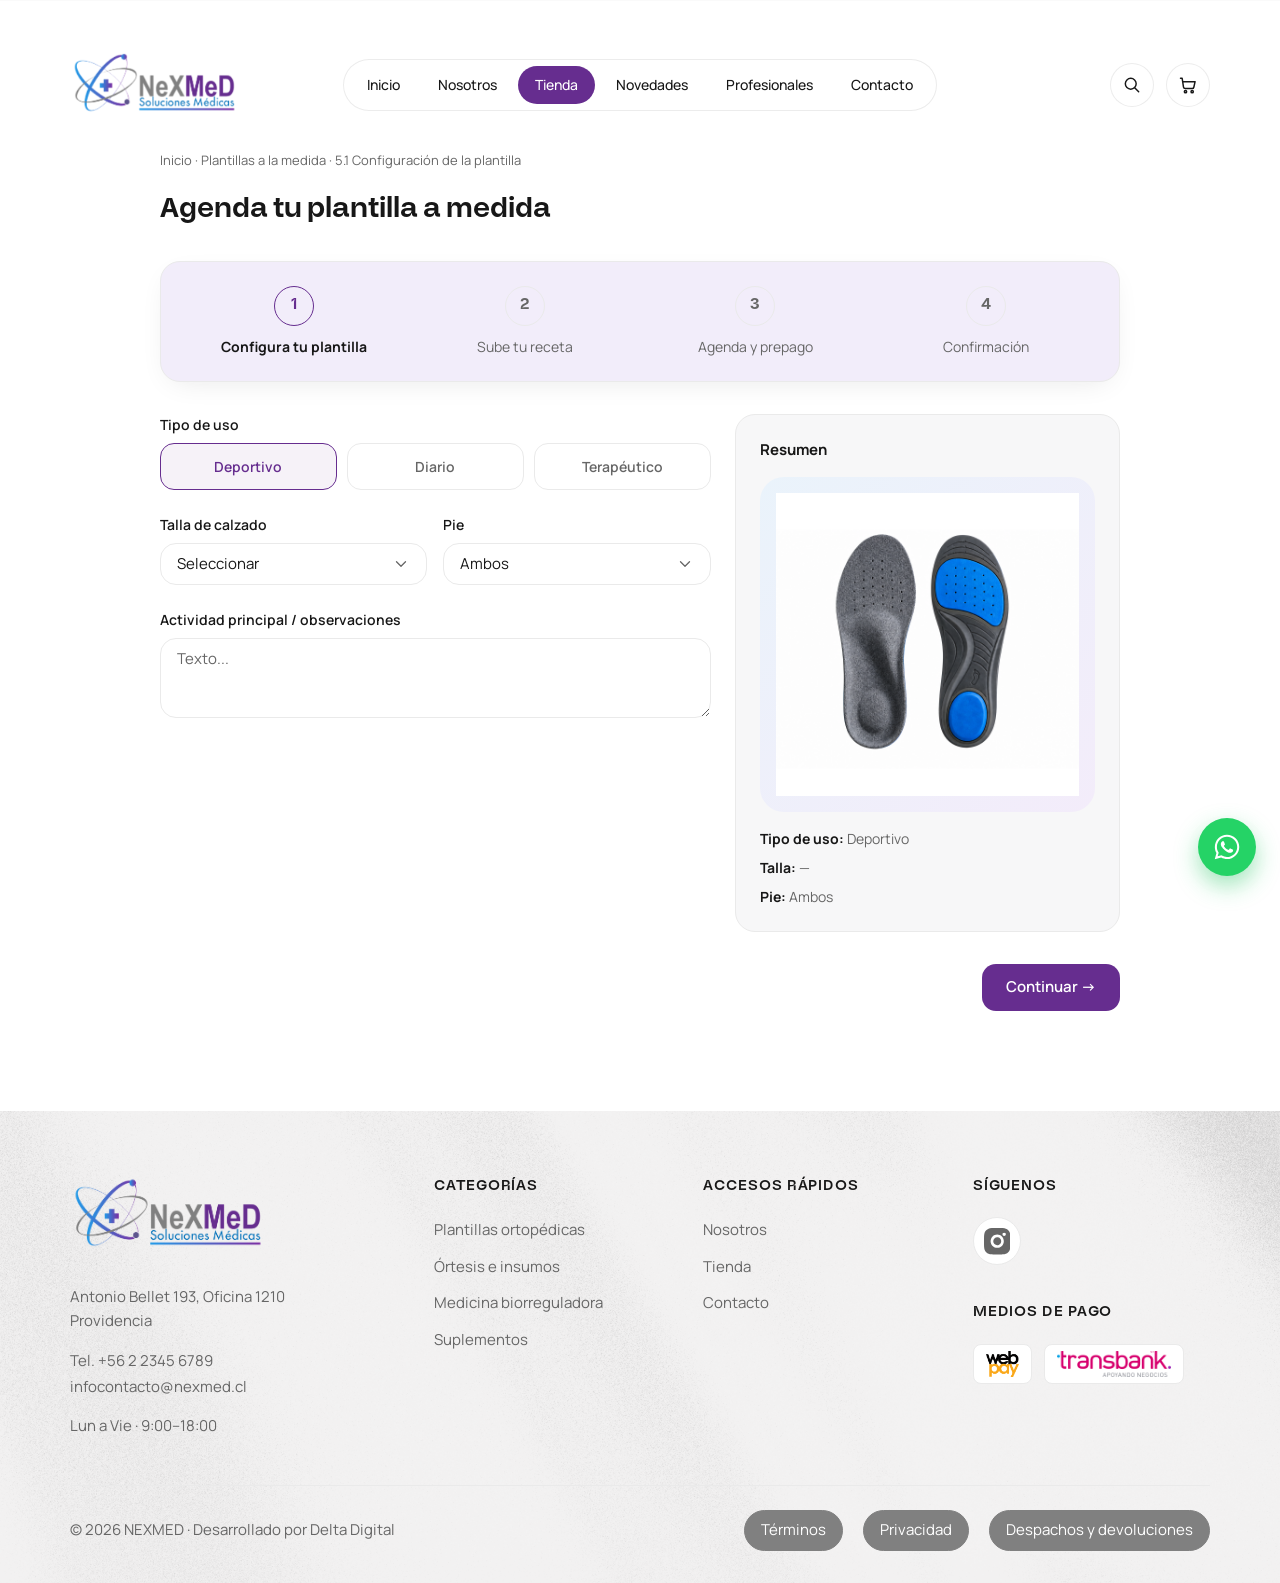
==== agendar-plantilla.html @ 57e7662f "Add files via upload" ====
<!doctype html>
<html lang="es">
  <head>
    <meta charset="UTF-8" />
    <meta name="viewport" content="width=device-width, initial-scale=1" />
    <title>Agendar Plantilla a Medida — NEXMED</title>
    <meta
      name="description"
      content="Configura, agenda y paga tu plantilla ortopédica a medida en 4 pasos."
    />
    <link rel="preconnect" href="https://fonts.googleapis.com" />
    <link rel="preconnect" href="https://fonts.gstatic.com" crossorigin />
    <link
      href="https://fonts.googleapis.com/css2?family=Manrope:wght@400;500;600;700;800&display=swap"
      rel="stylesheet"
    />
    <link rel="stylesheet" href="assets/css/styles.css" />
  </head>
  <!--
    Flujo de agendamiento sin backend real (como el resto de los formularios
    del sitio): la carga de receta, el calendario, el "pago" y la
    confirmación son presentacionales. El precio de "Plantilla a medida"
    ($70.000) es el real de OP2026-EM; "Toma de medidas" queda como
    "Por confirmar" porque no existe una tarifa real definida para ese
    servicio (Docs/PROJECT_RULES.md: no inventar información).
  -->
  <body data-page="tienda">
    <a
      href="#main-content"
      class="sr-only focus:not-sr-only focus:absolute focus:left-4 focus:top-4 focus:z-[60] focus:rounded-btn focus:bg-brand-purple focus:px-4 focus:py-2 focus:text-white"
    >
      Saltar al contenido
    </a>

    <div id="header-sentinel" class="h-px" aria-hidden="true"></div>
    <header id="site-header" class="fixed inset-x-0 top-0 z-50">
      <div
        class="header-row relative grid w-full grid-cols-[1fr_auto_1fr] items-center gap-4 px-4 pt-[50px] pb-6 md:px-5 lg:px-[70px]"
      >
        <a
          href="index.html"
          class="relative block h-[37px] w-auto shrink-0 justify-self-start transition-opacity duration-300 hover:opacity-80 lg:h-[69px]"
          aria-label="NEXMED, ir al inicio"
        >
          <img
            src="assets/images/nexmed-logo.png"
            alt="NEXMED Soluciones Médicas"
            width="3508"
            height="1430"
            class="block h-[37px] w-auto lg:h-[69px]"
          />
        </a>

        <nav aria-label="Navegación principal" class="hidden justify-self-center lg:block">
          <ul id="primary-nav-list" class="header-nav-pill flex items-center gap-1 rounded-full p-1.5"></ul>
        </nav>

        <div class="flex items-center justify-self-end gap-3">
          <button
            type="button"
            id="search-toggle-button"
            aria-expanded="false"
            aria-controls="search-panel"
            aria-label="Buscar"
            class="header-icon-pill flex h-11 w-11 shrink-0 items-center justify-center rounded-full"
          >
            <svg viewBox="0 0 24 24" fill="none" stroke="currentColor" stroke-width="1.75" stroke-linecap="round" stroke-linejoin="round" aria-hidden="true" class="h-5 w-5">
              <circle cx="10.5" cy="10.5" r="6.5" />
              <path d="M20 20l-4.8-4.8" />
            </svg>
          </button>

          <a
            href="carrito.html"
            aria-label="Carrito, vacío"
            class="header-icon-pill relative flex h-11 w-11 shrink-0 items-center justify-center rounded-full"
          >
            <svg viewBox="0 0 24 24" fill="none" stroke="currentColor" stroke-width="1.75" stroke-linecap="round" stroke-linejoin="round" aria-hidden="true" class="h-5 w-5">
              <path d="M3 4h2l1.6 10.6a2 2 0 0 0 2 1.7h8.4a2 2 0 0 0 2-1.6L20.5 8H6" />
              <circle cx="9" cy="20" r="1.4" />
              <circle cx="17" cy="20" r="1.4" />
            </svg>
          </a>

          <button
            type="button"
            id="mobile-menu-button"
            aria-expanded="false"
            aria-controls="mobile-menu"
            aria-label="Abrir menú"
            class="header-icon-pill flex h-11 w-11 shrink-0 items-center justify-center rounded-full lg:hidden"
          >
            <svg id="icon-menu" viewBox="0 0 24 24" fill="none" stroke="currentColor" stroke-width="1.75" stroke-linecap="round" stroke-linejoin="round" aria-hidden="true" class="h-5 w-5">
              <path d="M4 7h16" />
              <path d="M4 12h16" />
              <path d="M4 17h16" />
            </svg>
            <svg id="icon-close" class="hidden h-5 w-5" viewBox="0 0 24 24" fill="none" stroke="currentColor" stroke-width="1.75" stroke-linecap="round" stroke-linejoin="round" aria-hidden="true">
              <path d="M6 6l12 12" />
              <path d="M18 6L6 18" />
            </svg>
          </button>
        </div>

        <div
          id="mobile-menu"
          role="region"
          aria-label="Menú de navegación"
          hidden
          class="absolute inset-x-0 top-full border-t border-border bg-surface p-6 shadow-soft lg:hidden"
        >
          <nav aria-label="Navegación principal">
            <ul id="mobile-nav-list" class="flex flex-col gap-5"></ul>
          </nav>
        </div>
      </div>
    </header>

    <div id="search-overlay" hidden aria-hidden="true"></div>

    <div id="search-panel" role="search" hidden class="search-panel">
      <form class="search-panel__input-row" onsubmit="event.preventDefault()">
        <svg viewBox="0 0 24 24" fill="none" stroke="currentColor" stroke-width="1.75" stroke-linecap="round" stroke-linejoin="round" aria-hidden="true" class="h-5 w-5 shrink-0 text-ink-secondary">
          <circle cx="10.5" cy="10.5" r="6.5" />
          <path d="M20 20l-4.8-4.8" />
        </svg>
        <label for="header-search-input" class="sr-only">Buscar productos, marcas, categorías</label>
        <input
          id="header-search-input"
          type="search"
          name="q"
          placeholder="Buscar productos, marcas, categorías..."
          autocomplete="off"
          class="search-panel__input"
        />
        <button type="button" id="search-clear-button" aria-label="Limpiar búsqueda" class="search-panel__clear" hidden>
          <svg viewBox="0 0 24 24" fill="none" stroke="currentColor" stroke-width="1.75" stroke-linecap="round" stroke-linejoin="round" aria-hidden="true" class="h-4 w-4">
            <path d="M6 6l12 12M18 6L6 18" />
          </svg>
        </button>
      </form>

      <a href="tienda.html" class="search-panel__see-all">Ver todos los resultados</a>

      <div id="search-results" class="search-panel__results">
        <p class="search-panel__empty">Escribe para buscar en nuestro catálogo.</p>
      </div>
    </div>

    <main id="main-content">
      <section class="bg-surface px-4 pt-[150px] pb-[100px] md:px-5 lg:px-[70px]">
        <div class="mx-auto max-w-[960px]">
          <nav class="shop-breadcrumb" aria-label="Ruta de navegación">
            <a href="index.html">Inicio</a> ·
            <a href="landing-plantillas.html">Plantillas a la medida</a> ·
            <span id="agendar-step-label">Configuración de la plantilla</span>
          </nav>

          <h1 class="mt-4 font-display text-[28px] font-semibold text-ink-primary">
            Agenda tu plantilla a medida
          </h1>

          <div id="agendar-stepper" class="stepper mt-8">
            <div class="stepper-step" data-step="1">
              <span class="stepper-step__circle">1</span>
              <p class="stepper-step__label">Configura tu plantilla</p>
            </div>
            <div class="stepper-step" data-step="2">
              <span class="stepper-step__circle">2</span>
              <p class="stepper-step__label">Sube tu receta</p>
            </div>
            <div class="stepper-step" data-step="3">
              <span class="stepper-step__circle">3</span>
              <p class="stepper-step__label">Agenda y prepago</p>
            </div>
            <div class="stepper-step" data-step="4">
              <span class="stepper-step__circle">4</span>
              <p class="stepper-step__label">Confirmación</p>
            </div>
          </div>

          <!-- Paso 1 -->
          <div class="step-panel" data-step-panel="1">
            <div class="step-panel__main">
              <div class="step-field">
                <label>Tipo de uso</label>
                <div class="option-pill-row" data-field="tipo-uso">
                  <button type="button" class="option-pill is-selected" data-value="Deportivo">Deportivo</button>
                  <button type="button" class="option-pill" data-value="Diario">Diario</button>
                  <button type="button" class="option-pill" data-value="Terapéutico">Terapéutico</button>
                </div>
              </div>

              <div class="grid gap-4 sm:grid-cols-2">
                <div class="step-field">
                  <label for="talla-select">Talla de calzado</label>
                  <select id="talla-select" class="contact-select">
                    <option value="">Seleccionar</option>
                    <option>35</option>
                    <option>36</option>
                    <option>37</option>
                    <option>38</option>
                    <option>39</option>
                    <option>40</option>
                    <option>41</option>
                    <option>42</option>
                    <option>43</option>
                    <option>44</option>
                    <option>45</option>
                    <option>46</option>
                  </select>
                </div>
                <div class="step-field">
                  <label for="pie-select">Pie</label>
                  <select id="pie-select" class="contact-select">
                    <option>Ambos</option>
                    <option>Izquierdo</option>
                    <option>Derecho</option>
                  </select>
                </div>
              </div>

              <div class="step-field">
                <label for="observaciones">Actividad principal / observaciones</label>
                <textarea id="observaciones" class="contact-textarea" placeholder="Texto..."></textarea>
              </div>
            </div>

            <aside class="step-summary">
              <p class="step-summary__heading">Resumen</p>
              <div class="step-summary__media">
                <img
                  src="assets/images/productos/plantilla-ortopedica.png"
                  alt="Plantillas a la medida"
                  loading="lazy"
                  onerror="this.style.display='none'"
                />
              </div>
              <div class="step-summary__list">
                <p><strong>Tipo de uso:</strong> <span id="summary-tipo">Deportivo</span></p>
                <p><strong>Talla:</strong> <span id="summary-talla">—</span></p>
                <p><strong>Pie:</strong> <span id="summary-pie">Ambos</span></p>
              </div>
            </aside>
          </div>

          <!-- Paso 2 -->
          <div class="step-panel" data-step-panel="2" hidden>
            <div class="step-panel__main">
              <label class="pro-upload" for="receta-file">
                <span class="pro-upload__icon" aria-hidden="true">
                  <svg viewBox="0 0 24 24" fill="none" stroke="currentColor" stroke-width="1.75" stroke-linecap="round" stroke-linejoin="round" class="h-5 w-5">
                    <path d="M12 16V4M12 4l-4 4M12 4l4 4" />
                    <path d="M4 16v2a2 2 0 0 0 2 2h12a2 2 0 0 0 2-2v-2" />
                  </svg>
                </span>
                <span class="pro-upload__text">Arrastra tu receta aquí o adjunta un archivo</span>
                <span class="pro-upload__text" style="font-size: 12px">Formatos: PDF, JPG o PNG · máx. 10MB</span>
                <span class="pdp-actions__primary" style="flex: none; margin-top: 8px; padding: 10px 22px; pointer-events: none;">
                  Seleccionar archivo
                </span>
                <input id="receta-file" type="file" accept=".pdf,.jpg,.jpeg,.png" />
              </label>

              <div id="receta-file-row" class="file-row" hidden>
                <span class="file-row__name" id="receta-file-name"></span>
                <span class="file-row__status">✓ cargado</span>
                <button type="button" id="receta-file-remove" class="file-row__remove" aria-label="Quitar archivo">✕</button>
              </div>

              <p id="receta-warning" hidden class="text-sm text-[#d92d20]">
                Adjunta tu receta o agenda una evaluación para continuar.
              </p>
            </div>

            <aside class="step-summary">
              <p class="step-summary__heading">¿No tienes receta?</p>
              <p class="mt-2 text-sm text-ink-secondary">
                Podemos agendar una evaluación profesional antes de fabricar tu plantilla.
              </p>
              <button
                type="button"
                id="agendar-evaluacion-btn"
                class="pdp-actions__secondary mt-4 w-full"
              >
                Agendar evaluación
              </button>
            </aside>
          </div>

          <!-- Paso 3 -->
          <div class="step-panel" data-step-panel="3" hidden>
            <div class="step-panel__main">
              <div class="step-field">
                <label>Elige día para la toma de medidas / retiro</label>
                <div class="plantilla-calendar">
                  <div id="calendar-days" class="plantilla-calendar__days"></div>
                </div>
              </div>

              <div class="step-field">
                <label>Horario</label>
                <div class="option-pill-row" data-field="horario">
                  <button type="button" class="option-pill is-selected" data-value="09:30">09:30</button>
                  <button type="button" class="option-pill" data-value="11:00">11:00</button>
                  <button type="button" class="option-pill" data-value="12:30">12:30</button>
                  <button type="button" class="option-pill" data-value="16:00">16:00</button>
                </div>
              </div>
            </div>

            <aside class="step-summary">
              <p class="step-summary__heading">Resumen de pago</p>
              <div class="mt-4">
                <div class="step-summary__row"><span>Plantilla a medida</span><span>$70.000</span></div>
                <div class="step-summary__row"><span>Toma de medidas</span><span>Por confirmar</span></div>
              </div>
              <div class="step-summary__total"><span>Total</span><span>$70.000</span></div>
              <button
                type="button"
                id="pagar-btn"
                class="agendar-actions__next mt-5 w-full justify-center"
              >
                Pagar ahora (prepago)
              </button>
              <p class="step-summary__note">Pago seguro · WebPay / tarjetas</p>
            </aside>
          </div>

          <!-- Paso 4 -->
          <div data-step-panel="4" hidden>
            <div class="confirmation">
              <span class="confirmation__icon" aria-hidden="true">
                <svg viewBox="0 0 24 24" fill="none" stroke="currentColor" stroke-width="2" stroke-linecap="round" stroke-linejoin="round" class="h-8 w-8">
                  <path d="M20 6L9 17l-5-5" />
                </svg>
              </span>
              <h2 class="confirmation__title">¡Solicitud recibida!</h2>
              <p class="confirmation__order">N.º de pedido <strong>#NX-00000</strong> · te enviamos el detalle a tu correo</p>

              <div class="confirmation__steps">
                <p class="confirmation__steps-heading">Próximos pasos</p>
                <ul class="confirmation__steps-list">
                  <li>Confirmación de tu cita de medidas</li>
                  <li>Fabricación de la plantilla</li>
                  <li>Despacho / retiro</li>
                </ul>
              </div>

              <div class="confirmation__actions">
                <a href="#" class="pdp-actions__primary">Ver mi pedido</a>
                <a href="index.html" class="pdp-actions__secondary">Volver al inicio</a>
              </div>
            </div>
          </div>

          <div id="agendar-actions" class="agendar-actions">
            <button type="button" id="btn-back" class="agendar-actions__back">← Volver</button>
            <button type="button" id="btn-next" class="agendar-actions__next">Continuar →</button>
          </div>
        </div>
      </section>
    </main>

    <footer id="site-footer" class="px-4 pt-16 pb-8 md:px-5 lg:px-[70px]">
      <div class="pointer-events-none absolute inset-0" aria-hidden="true">
        <img src="assets/images/Footer/footer-background.png" alt="" class="h-full w-full object-cover" />
      </div>
      <div data-reveal class="relative grid gap-x-8 gap-y-12 border-b border-border pb-12 lg:grid-cols-[1.4fr_1fr_1fr_1fr]">
        <div>
          <a href="index.html" class="inline-flex" aria-label="NEXMED, ir al inicio">
            <img src="assets/images/nexmed-logo.png" alt="NEXMED Soluciones Médicas" class="h-20 w-auto" />
          </a>
          <address class="mt-6 text-[15px] not-italic leading-relaxed text-ink-secondary">
            Antonio Bellet 193, Oficina 1210<br />
            Providencia
          </address>
          <p class="mt-4 text-[15px] text-ink-secondary">
            <a href="tel:+56223456789" class="transition-colors duration-300 hover:text-brand-blue">Tel. +56 2 2345 6789</a>
          </p>
          <p class="mt-1 text-[15px] text-ink-secondary">
            <a href="mailto:infocontacto@nexmed.cl" class="transition-colors duration-300 hover:text-brand-blue">infocontacto@nexmed.cl</a>
          </p>
          <p class="mt-4 text-[15px] text-ink-secondary">Lun a Vie · 9:00–18:00</p>
        </div>

        <nav aria-label="Categorías">
          <h3 class="footer-heading">Categorías</h3>
          <ul class="mt-5 flex flex-col gap-3">
            <li><a href="tienda.html#plantillas" class="footer-link">Plantillas ortopédicas</a></li>
            <li><a href="tienda.html#ortesis" class="footer-link">Órtesis e insumos</a></li>
            <li><a href="tienda.html#biorreguladora" class="footer-link">Medicina biorreguladora</a></li>
            <li><a href="tienda.html#suplementos" class="footer-link">Suplementos</a></li>
          </ul>
        </nav>

        <nav aria-label="Accesos rápidos">
          <h3 class="footer-heading">Accesos rápidos</h3>
          <ul class="mt-5 flex flex-col gap-3">
            <li><a href="nosotros.html" class="footer-link">Nosotros</a></li>
            <li><a href="tienda.html" class="footer-link">Tienda</a></li>
            <li><a href="contacto.html" class="footer-link">Contacto</a></li>
          </ul>
        </nav>

        <div>
          <h3 class="footer-heading">Síguenos</h3>
          <div class="mt-5 flex items-center gap-3">
            <a
              href="https://www.instagram.com/nexmed_solucionesmedicas?igsh=MWo2Mmt6dW1jb3lvaQ%3D%3D"
              target="_blank"
              rel="noopener noreferrer"
              aria-label="Instagram"
              class="footer-social-slot"
            >
              <svg viewBox="0 0 500 500" class="h-[26.45px] w-[26.45px]" aria-hidden="true">
                <path d="M275.7 0C303.824 0.0749982 318.098 0.224995 330.423 0.574986L335.272 0.749981C340.872 0.949976 346.397 1.19997 353.071 1.49996C379.67 2.74993 397.819 6.94983 413.743 13.1247C430.242 19.4745 444.142 28.0743 458.041 41.949C470.758 54.442 480.595 69.5601 486.865 86.2479C493.039 102.173 497.239 120.322 498.489 146.946C498.789 153.596 499.039 159.121 499.239 164.746L499.389 169.596C499.764 181.896 499.914 196.17 499.964 224.295L499.989 242.944V275.693C500.05 293.928 499.858 312.163 499.414 330.392L499.264 335.242C499.064 340.867 498.814 346.392 498.514 353.041C497.264 379.666 493.014 397.79 486.865 413.74C480.595 430.428 470.758 445.546 458.041 458.039C445.548 470.756 430.431 480.593 413.743 486.863C397.819 493.038 379.67 497.238 353.071 498.488L335.272 499.238L330.423 499.388C318.098 499.738 303.824 499.913 275.7 499.963L257.051 499.988H224.328C206.085 500.052 187.843 499.861 169.606 499.413L164.756 499.263C158.821 499.038 152.888 498.78 146.957 498.488C120.358 497.238 102.209 493.038 86.2599 486.863C69.5815 480.59 54.4725 470.753 41.9871 458.039C29.2614 445.548 19.416 430.43 13.1386 413.74C6.96387 397.815 2.76408 379.666 1.51414 353.041L0.764181 335.242L0.63919 330.392C0.178364 312.163 -0.0299809 293.928 0.0142192 275.693V224.295C-0.0549747 206.06 0.128369 187.825 0.564193 169.596L0.739184 164.746C0.939174 159.121 1.18916 153.596 1.48915 146.946C2.73908 120.322 6.93887 102.198 13.1136 86.2479C19.4056 69.5533 29.2683 54.4346 42.0121 41.949C54.4903 29.238 69.5904 19.4014 86.2599 13.1247C102.209 6.94983 120.333 2.74993 146.957 1.49996C153.606 1.19997 159.156 0.949976 164.756 0.749981L169.606 0.599984C187.835 0.155814 206.069 -0.0358666 224.303 0.0249976L275.7 0ZM250.002 124.997C216.851 124.997 185.059 138.166 161.618 161.608C138.177 185.049 125.008 216.843 125.008 249.994C125.008 283.145 138.177 314.939 161.618 338.38C185.059 361.822 216.851 374.991 250.002 374.991C283.152 374.991 314.945 361.822 338.385 338.38C361.826 314.939 374.995 283.145 374.995 249.994C374.995 216.843 361.826 185.049 338.385 161.608C314.945 138.166 283.152 124.997 250.002 124.997ZM250.002 174.996C259.85 174.994 269.603 176.932 278.702 180.7C287.802 184.467 296.07 189.99 303.036 196.953C310.001 203.916 315.526 212.183 319.297 221.282C323.067 230.38 325.009 240.133 325.01 249.981C325.012 259.83 323.074 269.583 319.306 278.683C315.539 287.783 310.016 296.051 303.053 303.017C296.09 309.982 287.824 315.508 278.725 319.278C269.627 323.049 259.875 324.99 250.027 324.992C230.136 324.992 211.061 317.091 196.996 303.026C182.932 288.961 175.03 269.885 175.03 249.994C175.03 230.103 182.932 211.027 196.996 196.962C211.061 182.897 230.136 174.996 250.027 174.996M381.27 87.4979C372.982 87.4979 365.034 90.7902 359.174 96.6506C353.314 102.511 350.022 110.459 350.022 118.747C350.022 127.035 353.314 134.983 359.174 140.844C365.034 146.704 372.982 149.996 381.27 149.996C389.558 149.996 397.506 146.704 403.366 140.844C409.226 134.983 412.518 127.035 412.518 118.747C412.518 110.459 409.226 102.511 403.366 96.6506C397.506 90.7902 389.558 87.4979 381.27 87.4979Z" fill="currentColor" />
              </svg>
            </a>
          </div>

          <h3 class="footer-heading mt-9">Medios de pago</h3>
          <div class="mt-5 flex items-center gap-3">
            <span class="footer-payment-slot">
              <img src="assets/images/Footer/Pagos/WebPay.png" alt="WebPay" />
            </span>
            <span class="footer-payment-slot">
              <img src="assets/images/Footer/Pagos/transbank.png" alt="Transbank" />
            </span>
          </div>
        </div>
      </div>

      <div class="relative flex flex-col gap-3 pt-6 text-[15px] text-ink-secondary sm:flex-row sm:items-center sm:justify-between">
        <p>© 2026 NEXMED · <a href="https://deltadigital.cl" target="_blank" rel="noopener noreferrer" class="transition-colors duration-300 hover:text-brand-blue">Desarrollado por Delta Digital</a></p>
        <div class="flex flex-wrap items-center gap-x-5 gap-y-2">
          <a href="terminos.html" class="footer-legal-link">Términos</a>
          <a href="privacidad.html" class="footer-legal-link">Privacidad</a>
          <a href="despachos.html" class="footer-legal-link">Despachos y devoluciones</a>
        </div>
      </div>
    </footer>

    <a
      href="https://wa.me/56223456789"
      target="_blank"
      rel="noopener noreferrer"
      aria-label="Escríbenos por WhatsApp"
      class="whatsapp-float"
    >
      <svg viewBox="0 0 448 512" fill="currentColor" aria-hidden="true">
        <path d="M380.9 97.1C339 55.1 283.2 32 223.9 32c-122.4 0-222 99.6-222 222 0 39.1 10.2 77.3 29.6 111L0 480l117.7-30.9c32.4 17.7 68.9 27 106.1 27h.1c122.3 0 224.1-99.6 224.1-222 0-59.3-25.2-115-67.1-157zm-157 341.6c-33.2 0-65.7-8.9-94-25.7l-6.7-4-69.8 18.3L72 359.2l-4.4-7c-18.5-29.4-28.2-63.3-28.2-98.2 0-101.7 82.8-184.5 184.6-184.5 49.3 0 95.6 19.2 130.4 54.1 34.8 34.9 56.2 81.2 56.1 130.5 0 101.8-84.9 184.6-186.6 184.6zm101.2-138.2c-5.5-2.8-32.8-16.2-37.9-18-5.1-1.9-8.8-2.8-12.5 2.8-3.7 5.6-14.3 18-17.6 21.8-3.2 3.7-6.5 4.2-12 1.4-32.6-16.3-54-29.1-75.5-66-5.7-9.8 5.7-9.1 16.3-30.3 1.8-3.7.9-6.9-.5-9.7-1.4-2.8-12.5-30.1-17.1-41.2-4.5-10.8-9.1-9.3-12.5-9.5-3.2-.2-6.9-.2-10.6-.2-3.7 0-9.7 1.4-14.8 6.9-5.1 5.6-19.4 19-19.4 46.3 0 27.3 19.9 53.7 22.6 57.4 2.8 3.7 39.1 59.7 94.8 83.8 35.2 15.2 49 16.5 66.6 13.9 10.7-1.6 32.8-13.4 37.4-26.4 4.6-13 4.6-24.1 3.2-26.4-1.3-2.5-5-3.9-10.5-6.6z" />
      </svg>
    </a>

    <script src="assets/js/products-data.js" defer></script>
    <script src="assets/js/header.js" defer></script>
    <script src="assets/js/scroll-reveal.js" defer></script>
    <script src="assets/js/agendar-plantilla.js" defer></script>
  </body>
</html>
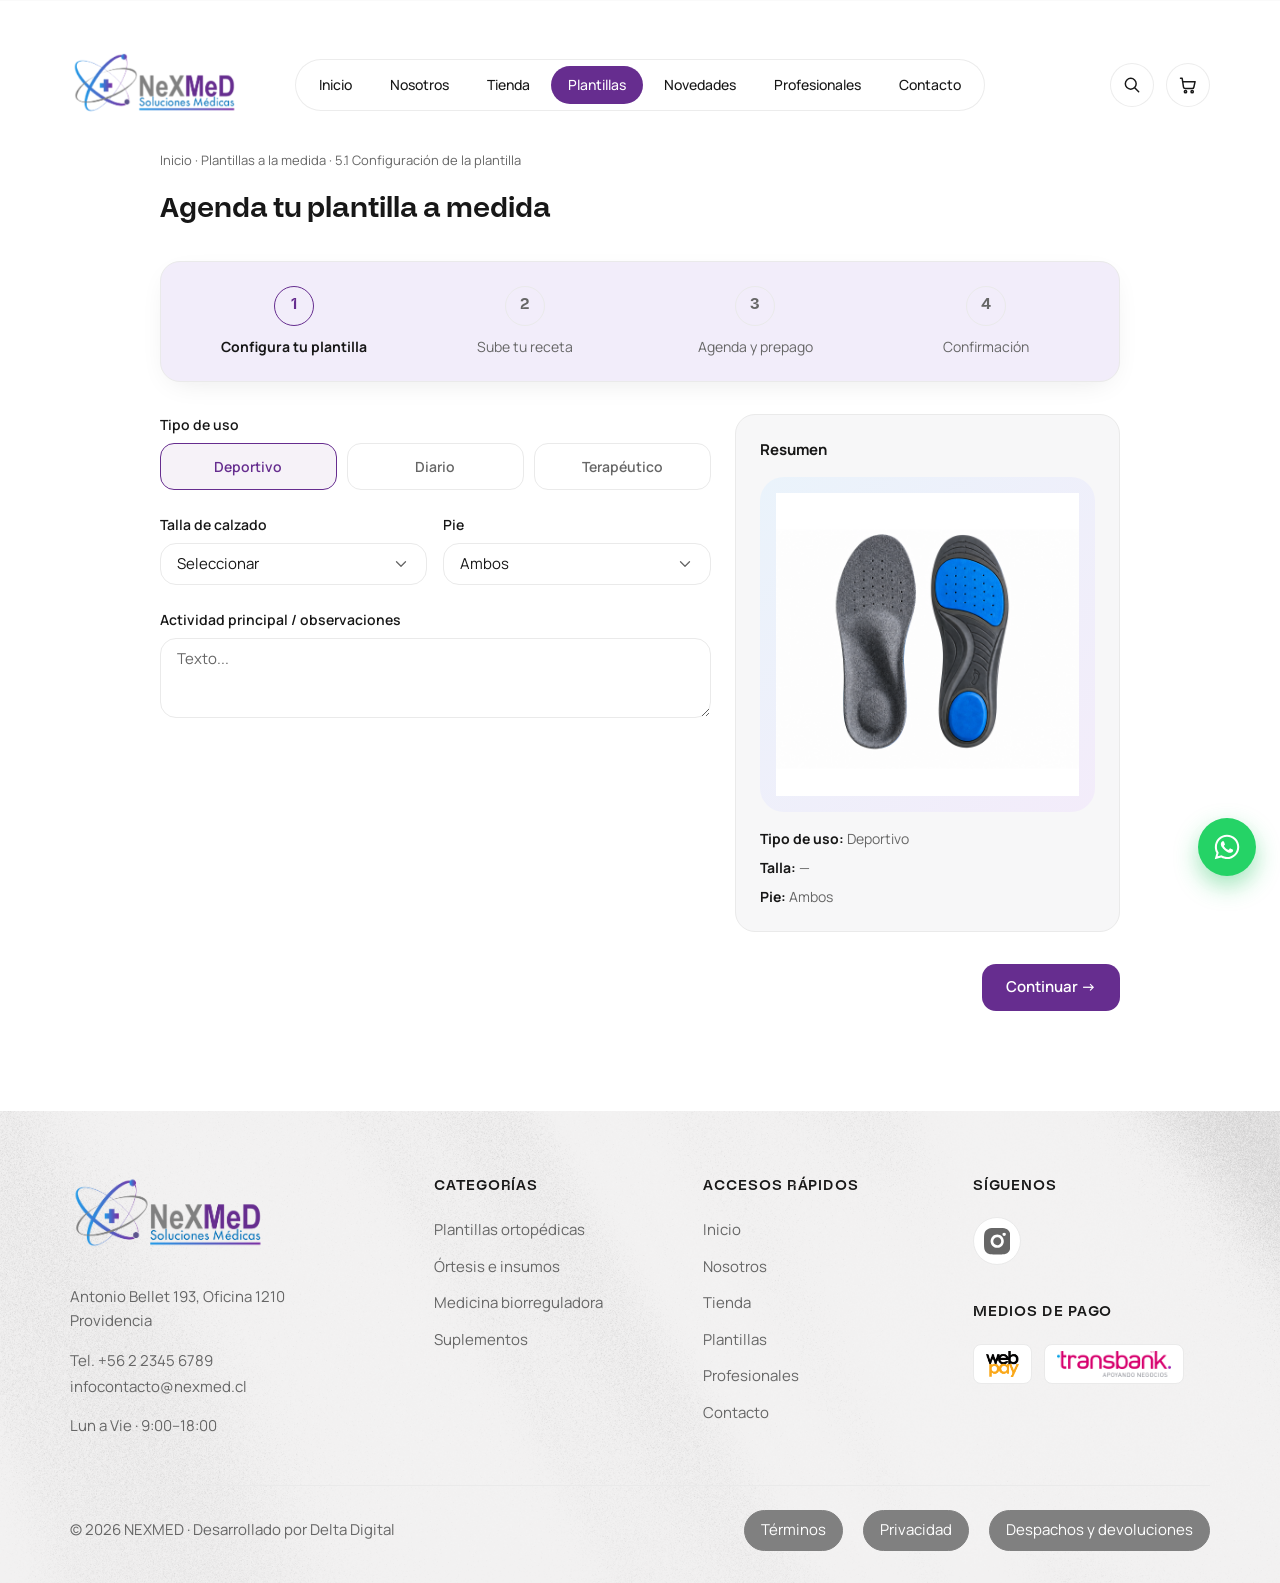
==== commit e5e7e808: "Add files via upload" ====
--- a/agendar-plantilla.html
+++ b/agendar-plantilla.html
@@ -24,7 +24,7 @@
     "Por confirmar" porque no existe una tarifa real definida para ese
     servicio (Docs/PROJECT_RULES.md: no inventar información).
   -->
-  <body data-page="tienda">
+  <body data-page="plantillas">
     <a
       href="#main-content"
       class="sr-only focus:not-sr-only focus:absolute focus:left-4 focus:top-4 focus:z-[60] focus:rounded-btn focus:bg-brand-purple focus:px-4 focus:py-2 focus:text-white"
@@ -397,8 +397,11 @@
         <nav aria-label="Accesos rápidos">
           <h3 class="footer-heading">Accesos rápidos</h3>
           <ul class="mt-5 flex flex-col gap-3">
+            <li><a href="index.html" class="footer-link">Inicio</a></li>
             <li><a href="nosotros.html" class="footer-link">Nosotros</a></li>
             <li><a href="tienda.html" class="footer-link">Tienda</a></li>
+            <li><a href="landing-plantillas.html" class="footer-link">Plantillas</a></li>
+            <li><a href="profesionales.html" class="footer-link">Profesionales</a></li>
             <li><a href="contacto.html" class="footer-link">Contacto</a></li>
           </ul>
         </nav>
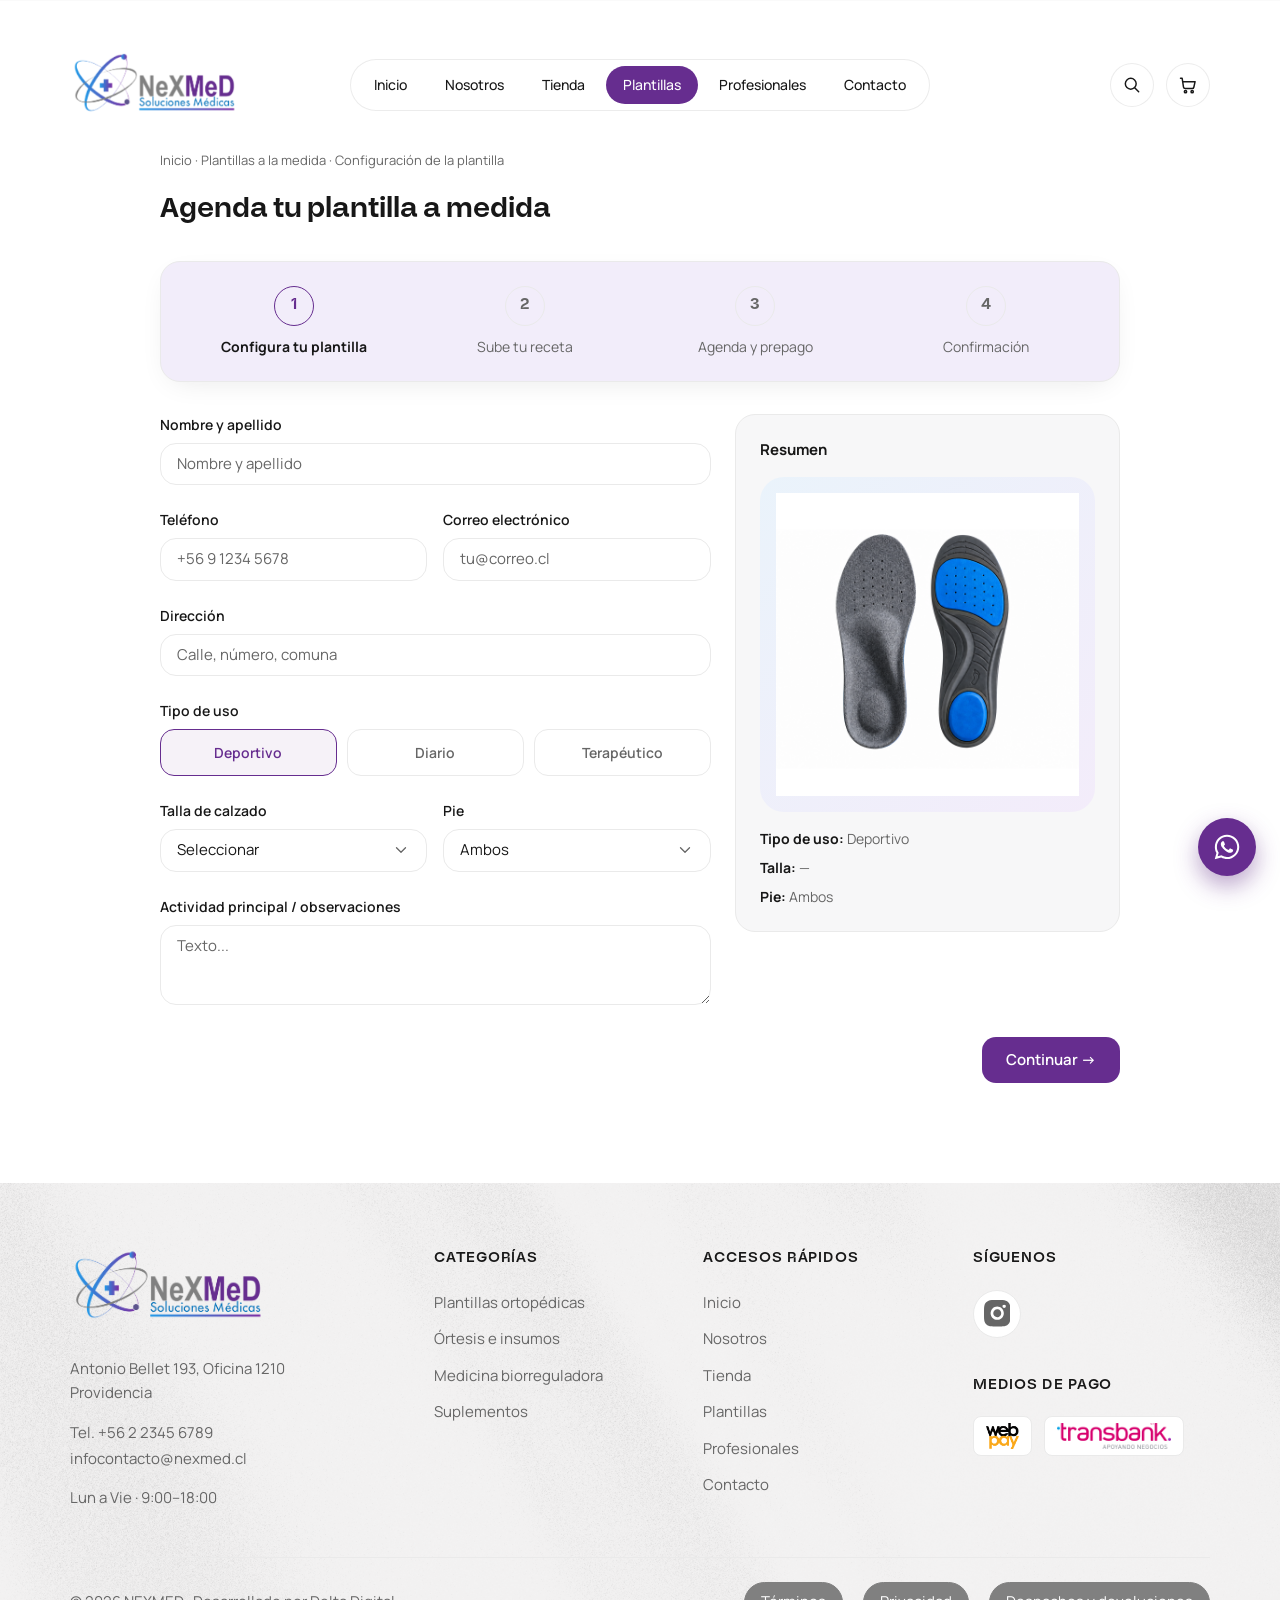
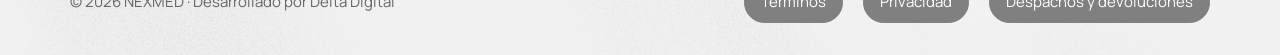
==== commit 414104cb: "Add files via upload" ====
--- a/agendar-plantilla.html
+++ b/agendar-plantilla.html
@@ -72,6 +72,7 @@
 
           <a
             href="carrito.html"
+            id="header-cart-button"
             aria-label="Carrito, vacío"
             class="header-icon-pill relative flex h-11 w-11 shrink-0 items-center justify-center rounded-full"
           >
@@ -80,6 +81,7 @@
               <circle cx="9" cy="20" r="1.4" />
               <circle cx="17" cy="20" r="1.4" />
             </svg>
+            <span id="header-cart-badge" class="header-cart-badge" hidden>0</span>
           </a>
 
           <button
@@ -147,12 +149,36 @@
       </div>
     </div>
 
+    <div id="cart-drawer-overlay" hidden></div>
+    <aside id="cart-drawer" class="cart-drawer" hidden aria-hidden="true" aria-label="Carrito de compras">
+      <div class="cart-drawer__header">
+        <h2 class="cart-drawer__title">Carrito de compras</h2>
+        <button type="button" id="cart-drawer-close" class="cart-drawer__close" aria-label="Cerrar carrito">
+          <svg viewBox="0 0 24 24" fill="none" stroke="currentColor" stroke-width="1.75" stroke-linecap="round" stroke-linejoin="round" aria-hidden="true" class="h-5 w-5">
+            <path d="M6 6l12 12M18 6L6 18" />
+          </svg>
+        </button>
+      </div>
+      <div id="cart-drawer-body" class="cart-drawer__body"></div>
+      <div id="cart-drawer-footer" class="cart-drawer__footer" hidden>
+        <div class="cart-drawer__subtotal-row">
+          <span>Subtotal</span>
+          <span id="cart-drawer-subtotal"></span>
+        </div>
+        <p class="cart-drawer__shipping-note">Envío: se calcula en el checkout según tu dirección.</p>
+        <div class="cart-drawer__actions">
+          <a href="carrito.html" class="cart-drawer__view-cart">Ver carrito</a>
+          <a href="checkout.html" class="cart-drawer__checkout">Iniciar compra</a>
+        </div>
+      </div>
+    </aside>
+
     <main id="main-content">
       <section class="bg-surface px-4 pt-[150px] pb-[100px] md:px-5 lg:px-[70px]">
         <div class="mx-auto max-w-[960px]">
           <nav class="shop-breadcrumb" aria-label="Ruta de navegación">
             <a href="index.html">Inicio</a> ·
-            <a href="landing-plantillas.html">Plantillas a la medida</a> ·
+            <a href="plantillas.html">Plantillas a la medida</a> ·
             <span id="agendar-step-label">Configuración de la plantilla</span>
           </nav>
 
@@ -182,6 +208,27 @@
           <!-- Paso 1 -->
           <div class="step-panel" data-step-panel="1">
             <div class="step-panel__main">
+              <div class="step-field">
+                <label for="agendar-nombre">Nombre y apellido</label>
+                <input id="agendar-nombre" type="text" placeholder="Nombre y apellido" class="contact-input" />
+              </div>
+
+              <div class="grid gap-4 sm:grid-cols-2">
+                <div class="step-field">
+                  <label for="agendar-telefono">Teléfono</label>
+                  <input id="agendar-telefono" type="tel" placeholder="+56 9 1234 5678" class="contact-input" />
+                </div>
+                <div class="step-field">
+                  <label for="agendar-correo">Correo electrónico</label>
+                  <input id="agendar-correo" type="email" placeholder="tu@correo.cl" class="contact-input" />
+                </div>
+              </div>
+
+              <div class="step-field">
+                <label for="agendar-direccion">Dirección</label>
+                <input id="agendar-direccion" type="text" placeholder="Calle, número, comuna" class="contact-input" />
+              </div>
+
               <div class="step-field">
                 <label>Tipo de uso</label>
                 <div class="option-pill-row" data-field="tipo-uso">
@@ -400,7 +447,7 @@
             <li><a href="index.html" class="footer-link">Inicio</a></li>
             <li><a href="nosotros.html" class="footer-link">Nosotros</a></li>
             <li><a href="tienda.html" class="footer-link">Tienda</a></li>
-            <li><a href="landing-plantillas.html" class="footer-link">Plantillas</a></li>
+            <li><a href="plantillas.html" class="footer-link">Plantillas</a></li>
             <li><a href="profesionales.html" class="footer-link">Profesionales</a></li>
             <li><a href="contacto.html" class="footer-link">Contacto</a></li>
           </ul>
@@ -457,6 +504,7 @@
     </a>
 
     <script src="assets/js/products-data.js" defer></script>
+    <script src="assets/js/cart.js" defer></script>
     <script src="assets/js/header.js" defer></script>
     <script src="assets/js/scroll-reveal.js" defer></script>
     <script src="assets/js/agendar-plantilla.js" defer></script>
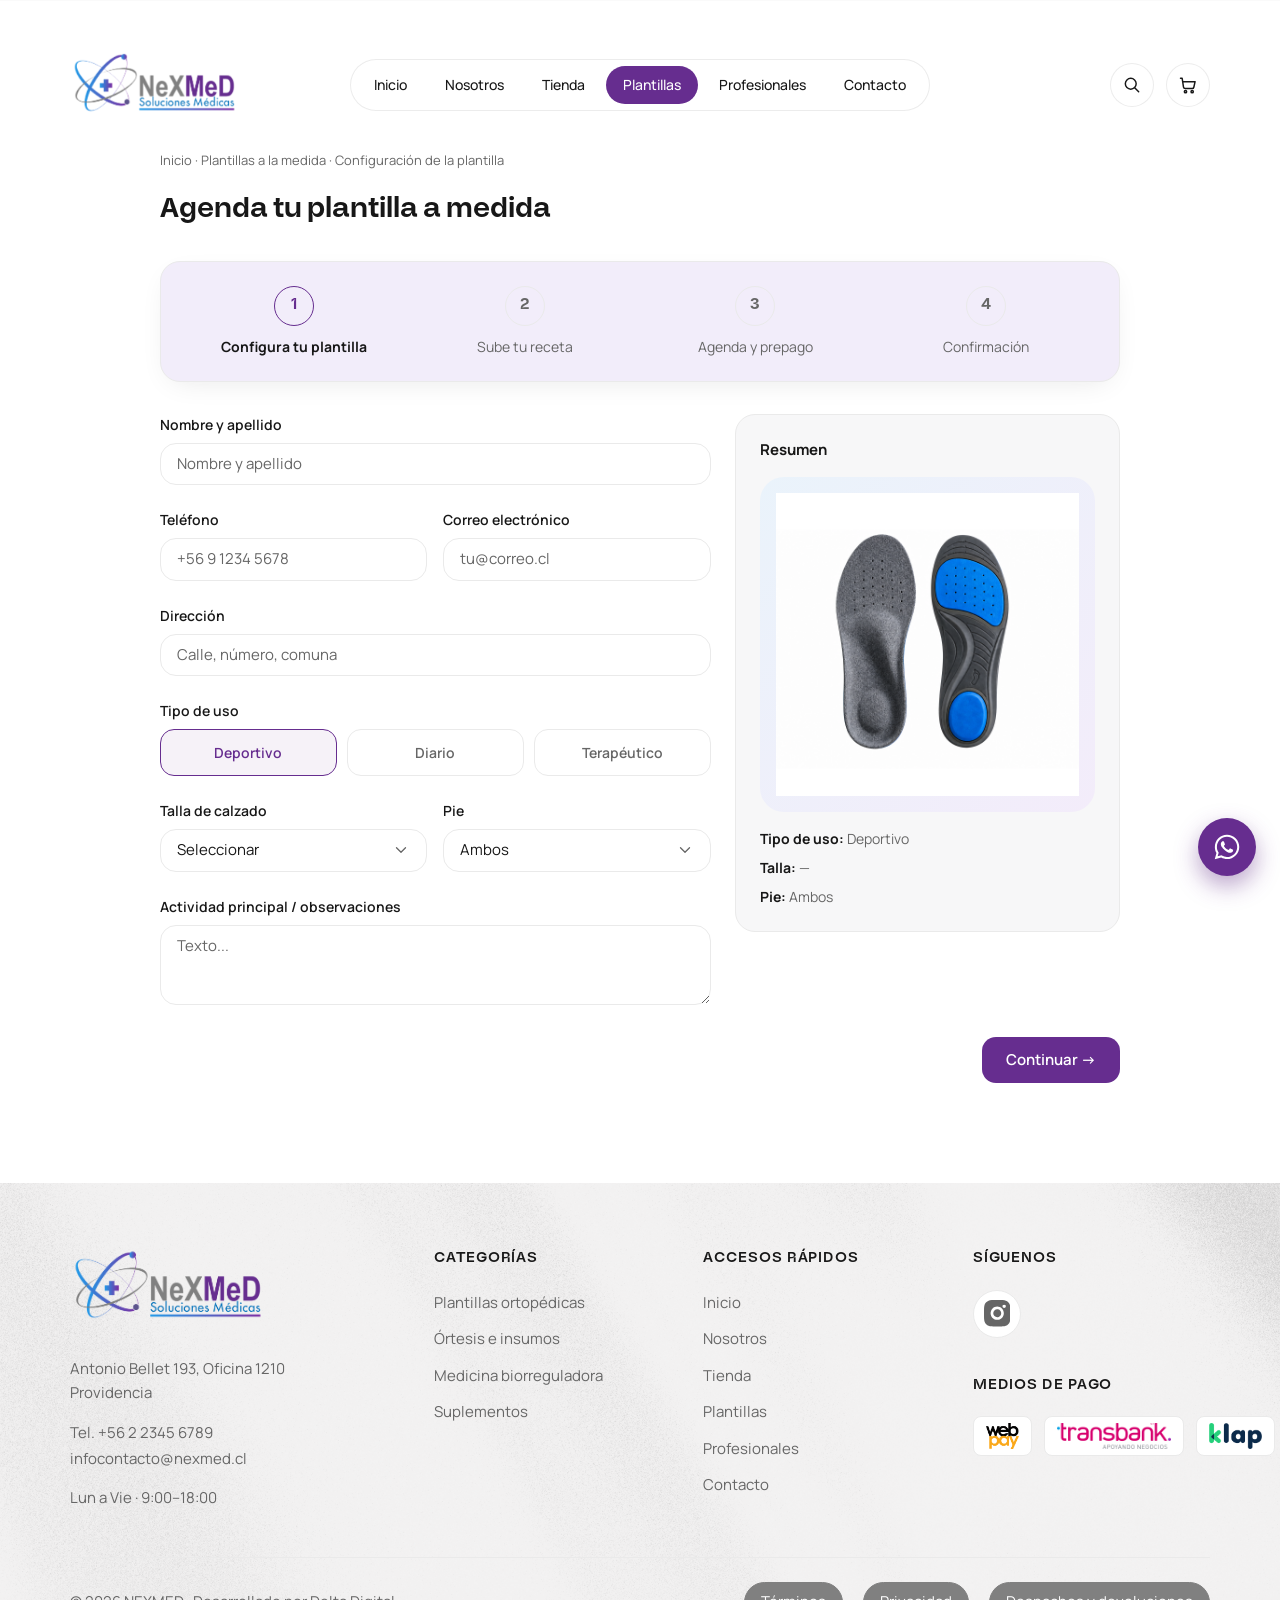
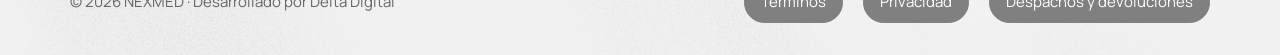
==== commit 1ef40944: "Add files via upload" ====
--- a/agendar-plantilla.html
+++ b/agendar-plantilla.html
@@ -477,6 +477,9 @@
             <span class="footer-payment-slot">
               <img src="assets/images/Footer/Pagos/transbank.png" alt="Transbank" />
             </span>
+            <span class="footer-payment-slot">
+              <img src="assets/images/Footer/Pagos/KLAP.png" alt="KLAP" />
+            </span>
           </div>
         </div>
       </div>
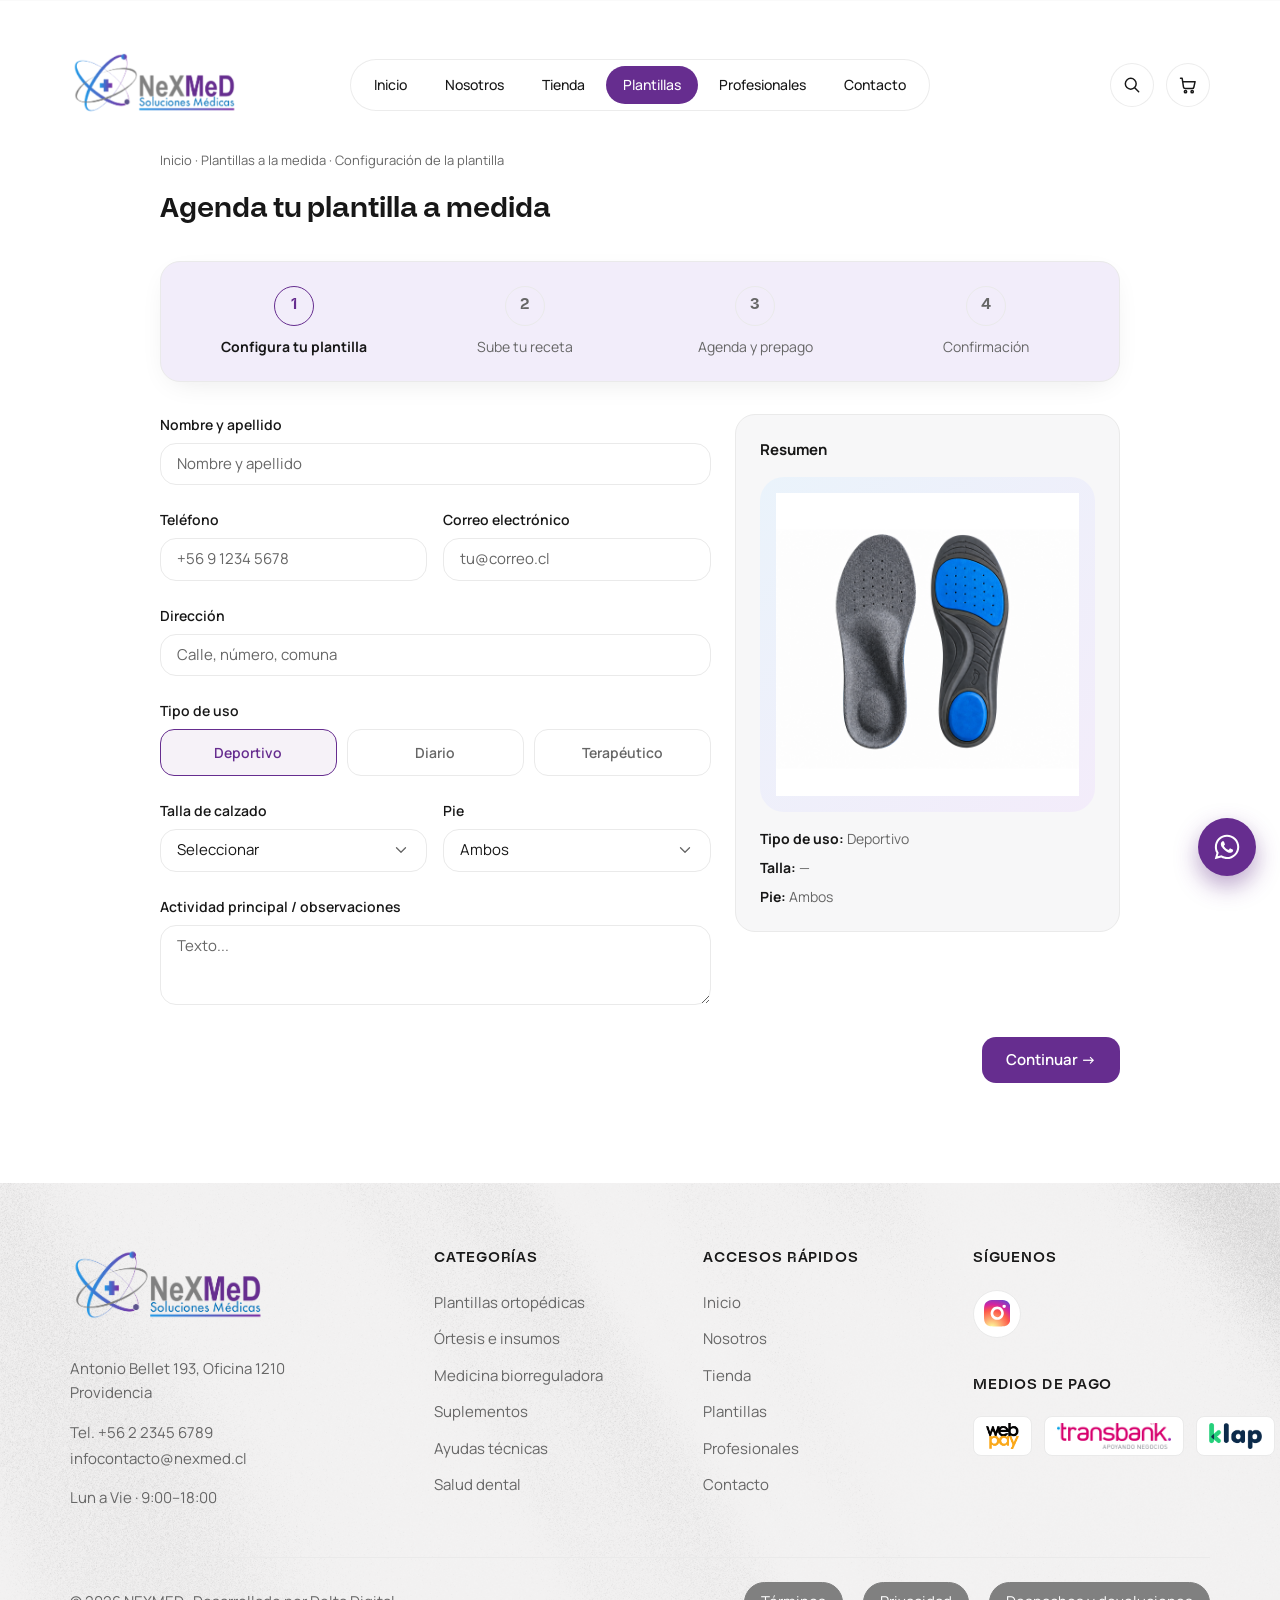
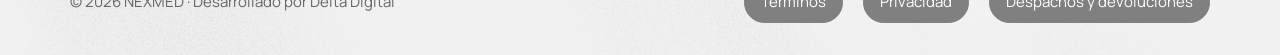
==== commit f8ee9f5f: "Add files via upload" ====
--- a/agendar-plantilla.html
+++ b/agendar-plantilla.html
@@ -438,6 +438,8 @@
             <li><a href="tienda.html#ortesis" class="footer-link">Órtesis e insumos</a></li>
             <li><a href="tienda.html#biorreguladora" class="footer-link">Medicina biorreguladora</a></li>
             <li><a href="tienda.html#suplementos" class="footer-link">Suplementos</a></li>
+            <li><a href="tienda.html?categoria=Ayudas%20T%C3%A9cnicas" class="footer-link">Ayudas técnicas</a></li>
+            <li><a href="tienda.html?categoria=Salud%20Dental" class="footer-link">Salud dental</a></li>
           </ul>
         </nav>
 
@@ -464,7 +466,16 @@
               class="footer-social-slot"
             >
               <svg viewBox="0 0 500 500" class="h-[26.45px] w-[26.45px]" aria-hidden="true">
-                <path d="M275.7 0C303.824 0.0749982 318.098 0.224995 330.423 0.574986L335.272 0.749981C340.872 0.949976 346.397 1.19997 353.071 1.49996C379.67 2.74993 397.819 6.94983 413.743 13.1247C430.242 19.4745 444.142 28.0743 458.041 41.949C470.758 54.442 480.595 69.5601 486.865 86.2479C493.039 102.173 497.239 120.322 498.489 146.946C498.789 153.596 499.039 159.121 499.239 164.746L499.389 169.596C499.764 181.896 499.914 196.17 499.964 224.295L499.989 242.944V275.693C500.05 293.928 499.858 312.163 499.414 330.392L499.264 335.242C499.064 340.867 498.814 346.392 498.514 353.041C497.264 379.666 493.014 397.79 486.865 413.74C480.595 430.428 470.758 445.546 458.041 458.039C445.548 470.756 430.431 480.593 413.743 486.863C397.819 493.038 379.67 497.238 353.071 498.488L335.272 499.238L330.423 499.388C318.098 499.738 303.824 499.913 275.7 499.963L257.051 499.988H224.328C206.085 500.052 187.843 499.861 169.606 499.413L164.756 499.263C158.821 499.038 152.888 498.78 146.957 498.488C120.358 497.238 102.209 493.038 86.2599 486.863C69.5815 480.59 54.4725 470.753 41.9871 458.039C29.2614 445.548 19.416 430.43 13.1386 413.74C6.96387 397.815 2.76408 379.666 1.51414 353.041L0.764181 335.242L0.63919 330.392C0.178364 312.163 -0.0299809 293.928 0.0142192 275.693V224.295C-0.0549747 206.06 0.128369 187.825 0.564193 169.596L0.739184 164.746C0.939174 159.121 1.18916 153.596 1.48915 146.946C2.73908 120.322 6.93887 102.198 13.1136 86.2479C19.4056 69.5533 29.2683 54.4346 42.0121 41.949C54.4903 29.238 69.5904 19.4014 86.2599 13.1247C102.209 6.94983 120.333 2.74993 146.957 1.49996C153.606 1.19997 159.156 0.949976 164.756 0.749981L169.606 0.599984C187.835 0.155814 206.069 -0.0358666 224.303 0.0249976L275.7 0ZM250.002 124.997C216.851 124.997 185.059 138.166 161.618 161.608C138.177 185.049 125.008 216.843 125.008 249.994C125.008 283.145 138.177 314.939 161.618 338.38C185.059 361.822 216.851 374.991 250.002 374.991C283.152 374.991 314.945 361.822 338.385 338.38C361.826 314.939 374.995 283.145 374.995 249.994C374.995 216.843 361.826 185.049 338.385 161.608C314.945 138.166 283.152 124.997 250.002 124.997ZM250.002 174.996C259.85 174.994 269.603 176.932 278.702 180.7C287.802 184.467 296.07 189.99 303.036 196.953C310.001 203.916 315.526 212.183 319.297 221.282C323.067 230.38 325.009 240.133 325.01 249.981C325.012 259.83 323.074 269.583 319.306 278.683C315.539 287.783 310.016 296.051 303.053 303.017C296.09 309.982 287.824 315.508 278.725 319.278C269.627 323.049 259.875 324.99 250.027 324.992C230.136 324.992 211.061 317.091 196.996 303.026C182.932 288.961 175.03 269.885 175.03 249.994C175.03 230.103 182.932 211.027 196.996 196.962C211.061 182.897 230.136 174.996 250.027 174.996M381.27 87.4979C372.982 87.4979 365.034 90.7902 359.174 96.6506C353.314 102.511 350.022 110.459 350.022 118.747C350.022 127.035 353.314 134.983 359.174 140.844C365.034 146.704 372.982 149.996 381.27 149.996C389.558 149.996 397.506 146.704 403.366 140.844C409.226 134.983 412.518 127.035 412.518 118.747C412.518 110.459 409.226 102.511 403.366 96.6506C397.506 90.7902 389.558 87.4979 381.27 87.4979Z" fill="currentColor" />
+                <defs>
+                  <radialGradient id="instagram-gradient" cx="30%" cy="107%" r="150%">
+                    <stop offset="0%" stop-color="#fdf497" />
+                    <stop offset="5%" stop-color="#fdf497" />
+                    <stop offset="45%" stop-color="#fd5949" />
+                    <stop offset="60%" stop-color="#d6249f" />
+                    <stop offset="90%" stop-color="#285AEB" />
+                  </radialGradient>
+                </defs>
+                <path d="M275.7 0C303.824 0.0749982 318.098 0.224995 330.423 0.574986L335.272 0.749981C340.872 0.949976 346.397 1.19997 353.071 1.49996C379.67 2.74993 397.819 6.94983 413.743 13.1247C430.242 19.4745 444.142 28.0743 458.041 41.949C470.758 54.442 480.595 69.5601 486.865 86.2479C493.039 102.173 497.239 120.322 498.489 146.946C498.789 153.596 499.039 159.121 499.239 164.746L499.389 169.596C499.764 181.896 499.914 196.17 499.964 224.295L499.989 242.944V275.693C500.05 293.928 499.858 312.163 499.414 330.392L499.264 335.242C499.064 340.867 498.814 346.392 498.514 353.041C497.264 379.666 493.014 397.79 486.865 413.74C480.595 430.428 470.758 445.546 458.041 458.039C445.548 470.756 430.431 480.593 413.743 486.863C397.819 493.038 379.67 497.238 353.071 498.488L335.272 499.238L330.423 499.388C318.098 499.738 303.824 499.913 275.7 499.963L257.051 499.988H224.328C206.085 500.052 187.843 499.861 169.606 499.413L164.756 499.263C158.821 499.038 152.888 498.78 146.957 498.488C120.358 497.238 102.209 493.038 86.2599 486.863C69.5815 480.59 54.4725 470.753 41.9871 458.039C29.2614 445.548 19.416 430.43 13.1386 413.74C6.96387 397.815 2.76408 379.666 1.51414 353.041L0.764181 335.242L0.63919 330.392C0.178364 312.163 -0.0299809 293.928 0.0142192 275.693V224.295C-0.0549747 206.06 0.128369 187.825 0.564193 169.596L0.739184 164.746C0.939174 159.121 1.18916 153.596 1.48915 146.946C2.73908 120.322 6.93887 102.198 13.1136 86.2479C19.4056 69.5533 29.2683 54.4346 42.0121 41.949C54.4903 29.238 69.5904 19.4014 86.2599 13.1247C102.209 6.94983 120.333 2.74993 146.957 1.49996C153.606 1.19997 159.156 0.949976 164.756 0.749981L169.606 0.599984C187.835 0.155814 206.069 -0.0358666 224.303 0.0249976L275.7 0ZM250.002 124.997C216.851 124.997 185.059 138.166 161.618 161.608C138.177 185.049 125.008 216.843 125.008 249.994C125.008 283.145 138.177 314.939 161.618 338.38C185.059 361.822 216.851 374.991 250.002 374.991C283.152 374.991 314.945 361.822 338.385 338.38C361.826 314.939 374.995 283.145 374.995 249.994C374.995 216.843 361.826 185.049 338.385 161.608C314.945 138.166 283.152 124.997 250.002 124.997ZM250.002 174.996C259.85 174.994 269.603 176.932 278.702 180.7C287.802 184.467 296.07 189.99 303.036 196.953C310.001 203.916 315.526 212.183 319.297 221.282C323.067 230.38 325.009 240.133 325.01 249.981C325.012 259.83 323.074 269.583 319.306 278.683C315.539 287.783 310.016 296.051 303.053 303.017C296.09 309.982 287.824 315.508 278.725 319.278C269.627 323.049 259.875 324.99 250.027 324.992C230.136 324.992 211.061 317.091 196.996 303.026C182.932 288.961 175.03 269.885 175.03 249.994C175.03 230.103 182.932 211.027 196.996 196.962C211.061 182.897 230.136 174.996 250.027 174.996M381.27 87.4979C372.982 87.4979 365.034 90.7902 359.174 96.6506C353.314 102.511 350.022 110.459 350.022 118.747C350.022 127.035 353.314 134.983 359.174 140.844C365.034 146.704 372.982 149.996 381.27 149.996C389.558 149.996 397.506 146.704 403.366 140.844C409.226 134.983 412.518 127.035 412.518 118.747C412.518 110.459 409.226 102.511 403.366 96.6506C397.506 90.7902 389.558 87.4979 381.27 87.4979Z" fill="url(#instagram-gradient)" />
               </svg>
             </a>
           </div>
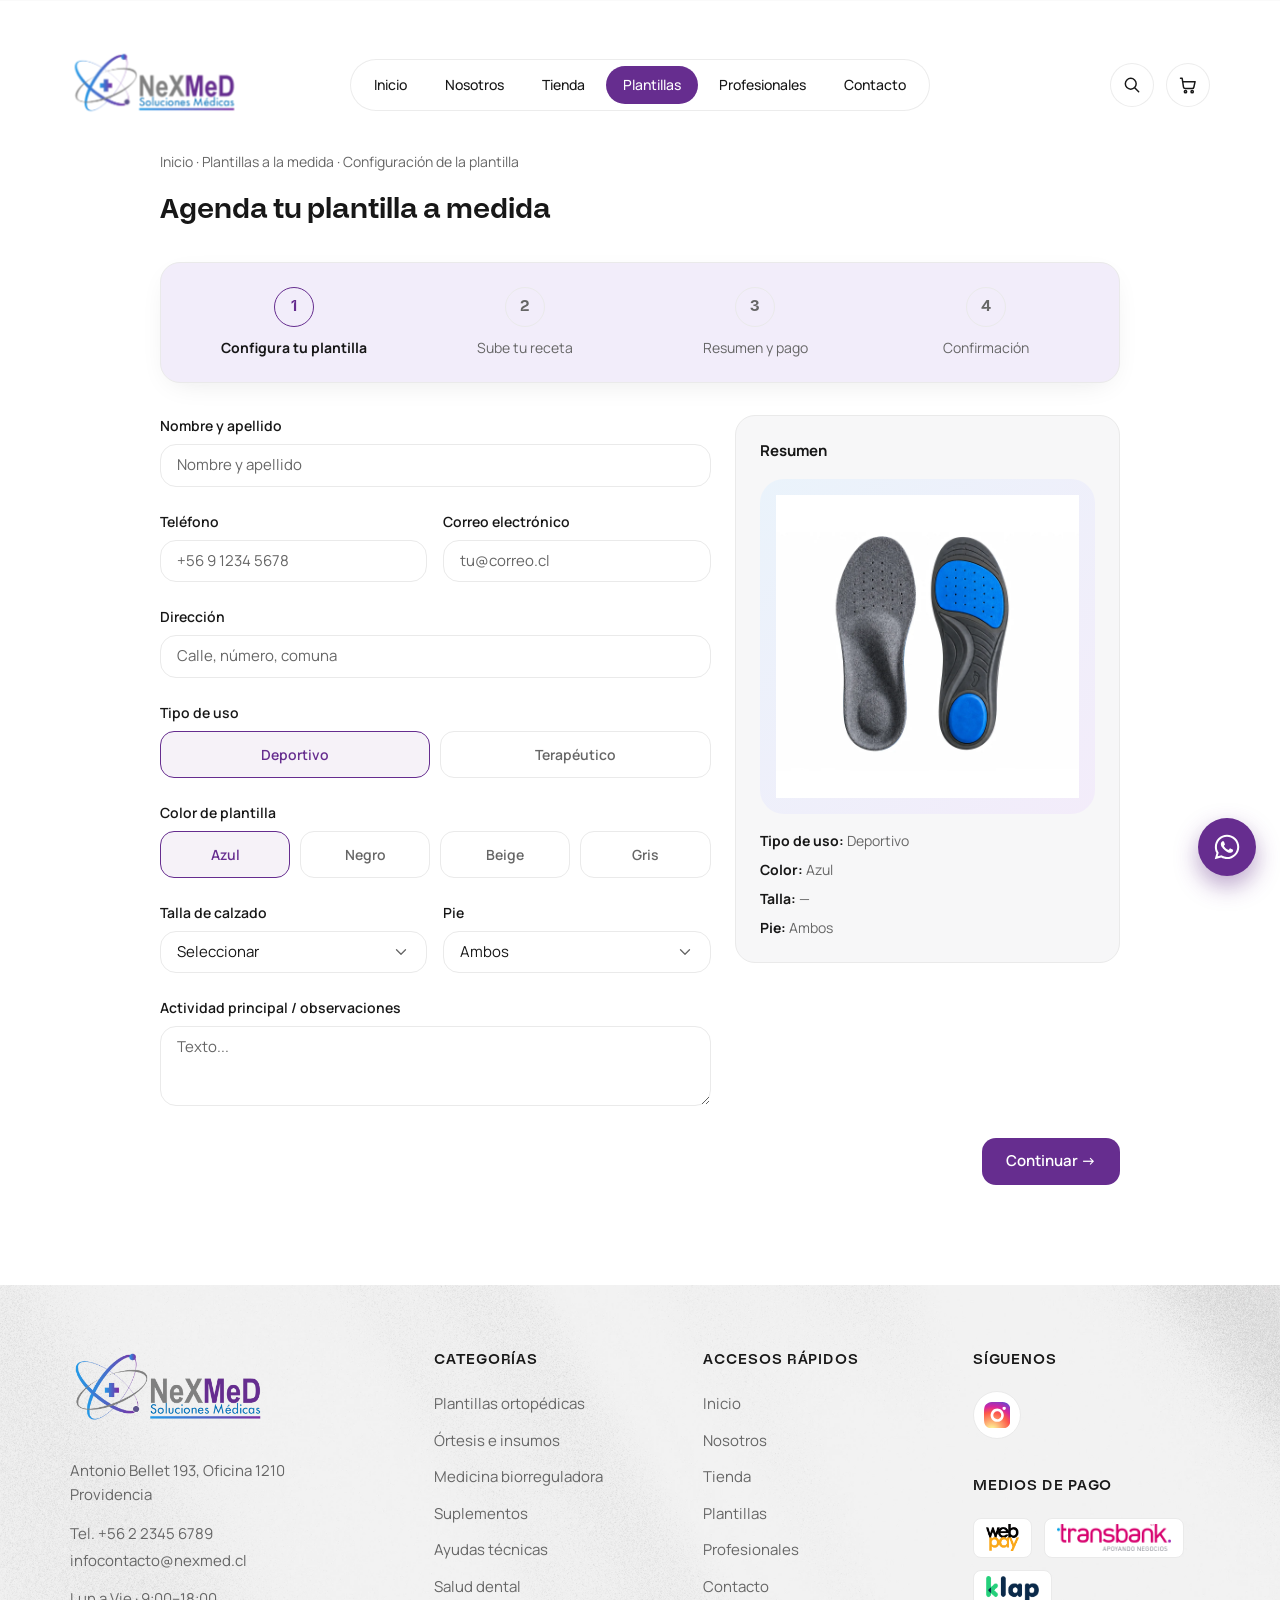
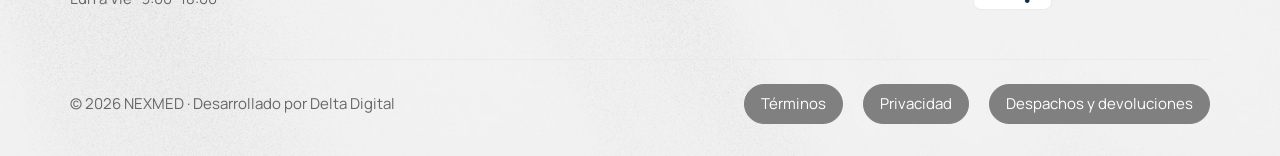
==== commit f54bc247: "Add files via upload" ====
--- a/agendar-plantilla.html
+++ b/agendar-plantilla.html
@@ -17,12 +17,14 @@
     <link rel="stylesheet" href="assets/css/styles.css" />
   </head>
   <!--
-    Flujo de agendamiento sin backend real (como el resto de los formularios
-    del sitio): la carga de receta, el calendario, el "pago" y la
-    confirmación son presentacionales. El precio de "Plantilla a medida"
-    ($70.000) es el real de OP2026-EM; "Toma de medidas" queda como
-    "Por confirmar" porque no existe una tarifa real definida para ese
-    servicio (Docs/PROJECT_RULES.md: no inventar información).
+    Flujo de compra de plantilla a medida, sin backend real (como el resto de
+    los formularios del sitio): datos → receta → resumen y pago →
+    confirmación. La carga de receta, el "pago" y los correos son
+    presentacionales. Sin calendario: la entrega la coordina NEXMED
+    directamente con el paciente; el agendamiento con Reservo se habilitará
+    más adelante y solo para evaluaciones ("Próximamente").
+    Precio: $70.000 IVA incluido (real de OP2026-EM); el desglose neto/IVA
+    se calcula en agendar-plantilla.js.
   -->
   <body data-page="plantillas">
     <a
@@ -35,19 +37,19 @@
     <div id="header-sentinel" class="h-px" aria-hidden="true"></div>
     <header id="site-header" class="fixed inset-x-0 top-0 z-50">
       <div
-        class="header-row relative grid w-full grid-cols-[1fr_auto_1fr] items-center gap-4 px-4 pt-[50px] pb-6 md:px-5 lg:px-[70px]"
+        class="header-row relative grid w-full grid-cols-[1fr_auto] items-center gap-4 px-4 py-4 md:px-5 md:py-5 lg:grid-cols-[1fr_auto_1fr] lg:px-[70px] lg:pt-[50px] lg:pb-6"
       >
         <a
           href="index.html"
-          class="relative block h-[37px] w-auto shrink-0 justify-self-start transition-opacity duration-300 hover:opacity-80 lg:h-[69px]"
+          class="relative block h-[42px] w-auto md:h-[48px] shrink-0 justify-self-start transition-opacity duration-300 hover:opacity-80 lg:h-[69px]"
           aria-label="NEXMED, ir al inicio"
         >
           <img
-            src="assets/images/nexmed-logo.png"
+            src="assets/images/nexmed-logo.webp"
             alt="NEXMED Soluciones Médicas"
             width="3508"
             height="1430"
-            class="block h-[37px] w-auto lg:h-[69px]"
+            class="block h-[42px] w-auto md:h-[48px] lg:h-[69px]"
           />
         </a>
 
@@ -55,7 +57,7 @@
           <ul id="primary-nav-list" class="header-nav-pill flex items-center gap-1 rounded-full p-1.5"></ul>
         </nav>
 
-        <div class="flex items-center justify-self-end gap-3">
+        <div class="flex items-center justify-self-end gap-2 md:gap-3">
           <button
             type="button"
             id="search-toggle-button"
@@ -89,6 +91,7 @@
             id="mobile-menu-button"
             aria-expanded="false"
             aria-controls="mobile-menu"
+            aria-haspopup="dialog"
             aria-label="Abrir menú"
             class="header-icon-pill flex h-11 w-11 shrink-0 items-center justify-center rounded-full lg:hidden"
           >
@@ -97,23 +100,7 @@
               <path d="M4 12h16" />
               <path d="M4 17h16" />
             </svg>
-            <svg id="icon-close" class="hidden h-5 w-5" viewBox="0 0 24 24" fill="none" stroke="currentColor" stroke-width="1.75" stroke-linecap="round" stroke-linejoin="round" aria-hidden="true">
-              <path d="M6 6l12 12" />
-              <path d="M18 6L6 18" />
-            </svg>
           </button>
-        </div>
-
-        <div
-          id="mobile-menu"
-          role="region"
-          aria-label="Menú de navegación"
-          hidden
-          class="absolute inset-x-0 top-full border-t border-border bg-surface p-6 shadow-soft lg:hidden"
-        >
-          <nav aria-label="Navegación principal">
-            <ul id="mobile-nav-list" class="flex flex-col gap-5"></ul>
-          </nav>
         </div>
       </div>
     </header>
@@ -174,7 +161,7 @@
     </aside>
 
     <main id="main-content">
-      <section class="bg-surface px-4 pt-[150px] pb-[100px] md:px-5 lg:px-[70px]">
+      <section class="bg-surface px-4 pt-[116px] md:pt-[130px] lg:pt-[150px] pb-[100px] md:px-5 lg:px-[70px]">
         <div class="mx-auto max-w-[960px]">
           <nav class="shop-breadcrumb" aria-label="Ruta de navegación">
             <a href="index.html">Inicio</a> ·
@@ -182,7 +169,7 @@
             <span id="agendar-step-label">Configuración de la plantilla</span>
           </nav>
 
-          <h1 class="mt-4 font-display text-[28px] font-semibold text-ink-primary">
+          <h1 class="mt-4 font-display text-[24px] font-semibold text-ink-primary lg:text-[28px]">
             Agenda tu plantilla a medida
           </h1>
 
@@ -197,7 +184,7 @@
             </div>
             <div class="stepper-step" data-step="3">
               <span class="stepper-step__circle">3</span>
-              <p class="stepper-step__label">Agenda y prepago</p>
+              <p class="stepper-step__label">Resumen y pago</p>
             </div>
             <div class="stepper-step" data-step="4">
               <span class="stepper-step__circle">4</span>
@@ -233,8 +220,17 @@
                 <label>Tipo de uso</label>
                 <div class="option-pill-row" data-field="tipo-uso">
                   <button type="button" class="option-pill is-selected" data-value="Deportivo">Deportivo</button>
-                  <button type="button" class="option-pill" data-value="Diario">Diario</button>
                   <button type="button" class="option-pill" data-value="Terapéutico">Terapéutico</button>
+                </div>
+              </div>
+
+              <div class="step-field">
+                <label>Color de plantilla</label>
+                <div class="option-pill-row" data-field="color">
+                  <button type="button" class="option-pill is-selected" data-value="Azul">Azul</button>
+                  <button type="button" class="option-pill" data-value="Negro">Negro</button>
+                  <button type="button" class="option-pill" data-value="Beige">Beige</button>
+                  <button type="button" class="option-pill" data-value="Gris">Gris</button>
                 </div>
               </div>
 
@@ -277,7 +273,7 @@
               <p class="step-summary__heading">Resumen</p>
               <div class="step-summary__media">
                 <img
-                  src="assets/images/productos/plantilla-ortopedica.png"
+                  src="assets/images/productos/plantilla-ortopedica.webp"
                   alt="Plantillas a la medida"
                   loading="lazy"
                   onerror="this.style.display='none'"
@@ -285,6 +281,7 @@
               </div>
               <div class="step-summary__list">
                 <p><strong>Tipo de uso:</strong> <span id="summary-tipo">Deportivo</span></p>
+                <p><strong>Color:</strong> <span id="summary-color">Azul</span></p>
                 <p><strong>Talla:</strong> <span id="summary-talla">—</span></p>
                 <p><strong>Pie:</strong> <span id="summary-pie">Ambos</span></p>
               </div>
@@ -316,86 +313,112 @@
               </div>
 
               <p id="receta-warning" hidden class="text-sm text-[#d92d20]">
-                Adjunta tu receta o agenda una evaluación para continuar.
+                Adjunta tu receta para continuar. Si no la tienes, escríbenos por WhatsApp y te derivamos.
               </p>
             </div>
 
             <aside class="step-summary">
               <p class="step-summary__heading">¿No tienes receta?</p>
               <p class="mt-2 text-sm text-ink-secondary">
-                Podemos agendar una evaluación profesional antes de fabricar tu plantilla.
+                Escríbenos y te derivamos con un médico o traumatólogo para obtenerla.
               </p>
-              <button
-                type="button"
-                id="agendar-evaluacion-btn"
-                class="pdp-actions__secondary mt-4 w-full"
+              <a
+                href="https://wa.me/56223456789?text=Hola%20NEXMED%2C%20quiero%20una%20plantilla%20a%20medida%20pero%20no%20tengo%20receta%20m%C3%A9dica.%20%C2%BFMe%20pueden%20derivar%20con%20un%20m%C3%A9dico%20o%20traumat%C3%B3logo%3F"
+                target="_blank"
+                rel="noopener noreferrer"
+                class="agendar-whatsapp mt-4"
               >
-                Agendar evaluación
-              </button>
+                <svg viewBox="0 0 24 24" fill="currentColor" aria-hidden="true" class="h-5 w-5">
+                  <path d="M12.04 2C6.58 2 2.13 6.45 2.13 11.91c0 1.75.46 3.45 1.32 4.95L2.05 22l5.25-1.38a9.9 9.9 0 0 0 4.74 1.21c5.46 0 9.91-4.45 9.91-9.91S17.5 2 12.04 2Zm5.8 14.03c-.24.68-1.42 1.3-1.95 1.34-.5.05-.97.23-3.28-.68-2.78-1.1-4.54-3.95-4.68-4.13-.13-.18-1.1-1.47-1.1-2.8 0-1.33.7-1.99.95-2.26.24-.27.53-.34.71-.34l.51.01c.16 0 .38-.06.6.46.23.54.77 1.87.84 2 .07.14.11.3.02.48-.09.18-.13.29-.27.45l-.4.47c-.13.13-.27.28-.12.55.16.27.7 1.15 1.5 1.86 1.03.92 1.9 1.2 2.17 1.34.27.13.43.11.59-.07.16-.18.68-.79.86-1.06.18-.27.36-.23.6-.14.25.09 1.57.74 1.84.88.27.13.45.2.52.31.07.11.07.66-.17 1.33Z" />
+                </svg>
+                Contactar por WhatsApp
+                <span class="sr-only">(se abre en una pestaña nueva)</span>
+              </a>
+
+              <div class="agendar-evaluacion">
+                <div class="flex items-center justify-between gap-3">
+                  <p class="text-sm font-semibold text-ink-primary">Evaluación profesional</p>
+                  <span class="agendar-soon">Próximamente</span>
+                </div>
+                <p class="mt-1 text-sm text-ink-secondary">
+                  Podemos agendar una evaluación profesional antes de fabricar tu plantilla.
+                </p>
+                <button type="button" class="pdp-actions__secondary mt-3 w-full" disabled aria-disabled="true">
+                  Agendar evaluación
+                </button>
+              </div>
             </aside>
           </div>
 
-          <!-- Paso 3 -->
+          <!-- Paso 3: resumen y pago -->
           <div class="step-panel" data-step-panel="3" hidden>
             <div class="step-panel__main">
-              <div class="step-field">
-                <label>Elige día para la toma de medidas / retiro</label>
-                <div class="plantilla-calendar">
-                  <div id="calendar-days" class="plantilla-calendar__days"></div>
-                </div>
-              </div>
-
-              <div class="step-field">
-                <label>Horario</label>
-                <div class="option-pill-row" data-field="horario">
-                  <button type="button" class="option-pill is-selected" data-value="09:30">09:30</button>
-                  <button type="button" class="option-pill" data-value="11:00">11:00</button>
-                  <button type="button" class="option-pill" data-value="12:30">12:30</button>
-                  <button type="button" class="option-pill" data-value="16:00">16:00</button>
-                </div>
-              </div>
+              <div class="review-block">
+                <p class="review-block__title">Tus datos</p>
+                <dl class="review-list">
+                  <div><dt>Nombre</dt><dd data-review="nombre">—</dd></div>
+                  <div><dt>Teléfono</dt><dd data-review="telefono">—</dd></div>
+                  <div><dt>Correo</dt><dd data-review="correo">—</dd></div>
+                  <div><dt>Dirección</dt><dd data-review="direccion">—</dd></div>
+                </dl>
+              </div>
+              <div class="review-block">
+                <p class="review-block__title">Tu plantilla</p>
+                <dl class="review-list">
+                  <div><dt>Tipo de uso</dt><dd data-review="tipoUso">—</dd></div>
+                  <div><dt>Color</dt><dd data-review="color">—</dd></div>
+                  <div><dt>Talla</dt><dd data-review="talla">—</dd></div>
+                  <div><dt>Pie</dt><dd data-review="pie">—</dd></div>
+                  <div><dt>Observaciones</dt><dd data-review="observaciones">—</dd></div>
+                </dl>
+              </div>
+              <div class="review-block">
+                <p class="review-block__title">Receta médica</p>
+                <p class="review-file"><svg viewBox="0 0 24 24" fill="none" stroke="currentColor" stroke-width="1.75" stroke-linecap="round" stroke-linejoin="round" aria-hidden="true" class="h-4 w-4"><path d="M20 6L9 17l-5-5" /></svg> <span data-review="receta">—</span></p>
+              </div>
+              <button type="button" class="review-edit" data-goto="1">Editar datos</button>
             </div>
 
             <aside class="step-summary">
               <p class="step-summary__heading">Resumen de pago</p>
-              <div class="mt-4">
-                <div class="step-summary__row"><span>Plantilla a medida</span><span>$70.000</span></div>
-                <div class="step-summary__row"><span>Toma de medidas</span><span>Por confirmar</span></div>
-              </div>
-              <div class="step-summary__total"><span>Total</span><span>$70.000</span></div>
+              <div class="mt-4" data-price-breakdown></div>
               <button
                 type="button"
                 id="pagar-btn"
                 class="agendar-actions__next mt-5 w-full justify-center"
               >
-                Pagar ahora (prepago)
+                Pagar con WebPay
               </button>
               <p class="step-summary__note">Pago seguro · WebPay / tarjetas</p>
             </aside>
           </div>
 
-          <!-- Paso 4 -->
+          <!-- Paso 4: confirmación -->
           <div data-step-panel="4" hidden>
             <div class="confirmation">
               <span class="confirmation__icon" aria-hidden="true">
-                <svg viewBox="0 0 24 24" fill="none" stroke="currentColor" stroke-width="2" stroke-linecap="round" stroke-linejoin="round" class="h-8 w-8">
-                  <path d="M20 6L9 17l-5-5" />
-                </svg>
+                <svg viewBox="0 0 24 24" fill="none" stroke="currentColor" stroke-width="2" stroke-linecap="round" stroke-linejoin="round" class="h-8 w-8"><path d="M20 6L9 17l-5-5" /></svg>
               </span>
               <h2 class="confirmation__title">¡Solicitud recibida!</h2>
-              <p class="confirmation__order">N.º de pedido <strong>#NX-00000</strong> · te enviamos el detalle a tu correo</p>
+              <p class="confirmation__order">
+                N.º de pedido <strong>#NX-00000</strong> · enviamos la confirmación a tu correo y al equipo NEXMED
+              </p>
+
+              <div class="confirmation__receipt">
+                <p class="confirmation__steps-heading">Detalle del pago</p>
+                <div class="mt-3" data-price-breakdown></div>
+              </div>
 
               <div class="confirmation__steps">
                 <p class="confirmation__steps-heading">Próximos pasos</p>
                 <ul class="confirmation__steps-list">
-                  <li>Confirmación de tu cita de medidas</li>
-                  <li>Fabricación de la plantilla</li>
-                  <li>Despacho / retiro</li>
+                  <li>NEXMED revisa tu receta</li>
+                  <li>Fabricación de tu plantilla</li>
+                  <li>Te contactamos para coordinar la entrega</li>
                 </ul>
               </div>
 
               <div class="confirmation__actions">
-                <a href="#" class="pdp-actions__primary">Ver mi pedido</a>
                 <a href="index.html" class="pdp-actions__secondary">Volver al inicio</a>
               </div>
             </div>
@@ -411,12 +434,12 @@
 
     <footer id="site-footer" class="px-4 pt-16 pb-8 md:px-5 lg:px-[70px]">
       <div class="pointer-events-none absolute inset-0" aria-hidden="true">
-        <img src="assets/images/Footer/footer-background.png" alt="" class="h-full w-full object-cover" />
-      </div>
-      <div data-reveal class="relative grid gap-x-8 gap-y-12 border-b border-border pb-12 lg:grid-cols-[1.4fr_1fr_1fr_1fr]">
+        <img src="assets/images/Footer/footer-background.webp" alt="" class="h-full w-full object-cover" />
+      </div>
+      <div data-reveal class="footer-grid relative grid grid-cols-2 gap-x-6 gap-y-10 border-b border-border pb-12 lg:grid-cols-[1.4fr_1fr_1fr_1fr] lg:gap-x-8 lg:gap-y-12">
         <div>
           <a href="index.html" class="inline-flex" aria-label="NEXMED, ir al inicio">
-            <img src="assets/images/nexmed-logo.png" alt="NEXMED Soluciones Médicas" class="h-20 w-auto" />
+            <img src="assets/images/nexmed-logo.webp" alt="NEXMED Soluciones Médicas" class="h-20 w-auto" />
           </a>
           <address class="mt-6 text-[15px] not-italic leading-relaxed text-ink-secondary">
             Antonio Bellet 193, Oficina 1210<br />
@@ -481,7 +504,7 @@
           </div>
 
           <h3 class="footer-heading mt-9">Medios de pago</h3>
-          <div class="mt-5 flex items-center gap-3">
+          <div class="mt-5 flex flex-wrap items-center gap-3">
             <span class="footer-payment-slot">
               <img src="assets/images/Footer/Pagos/WebPay.png" alt="WebPay" />
             </span>
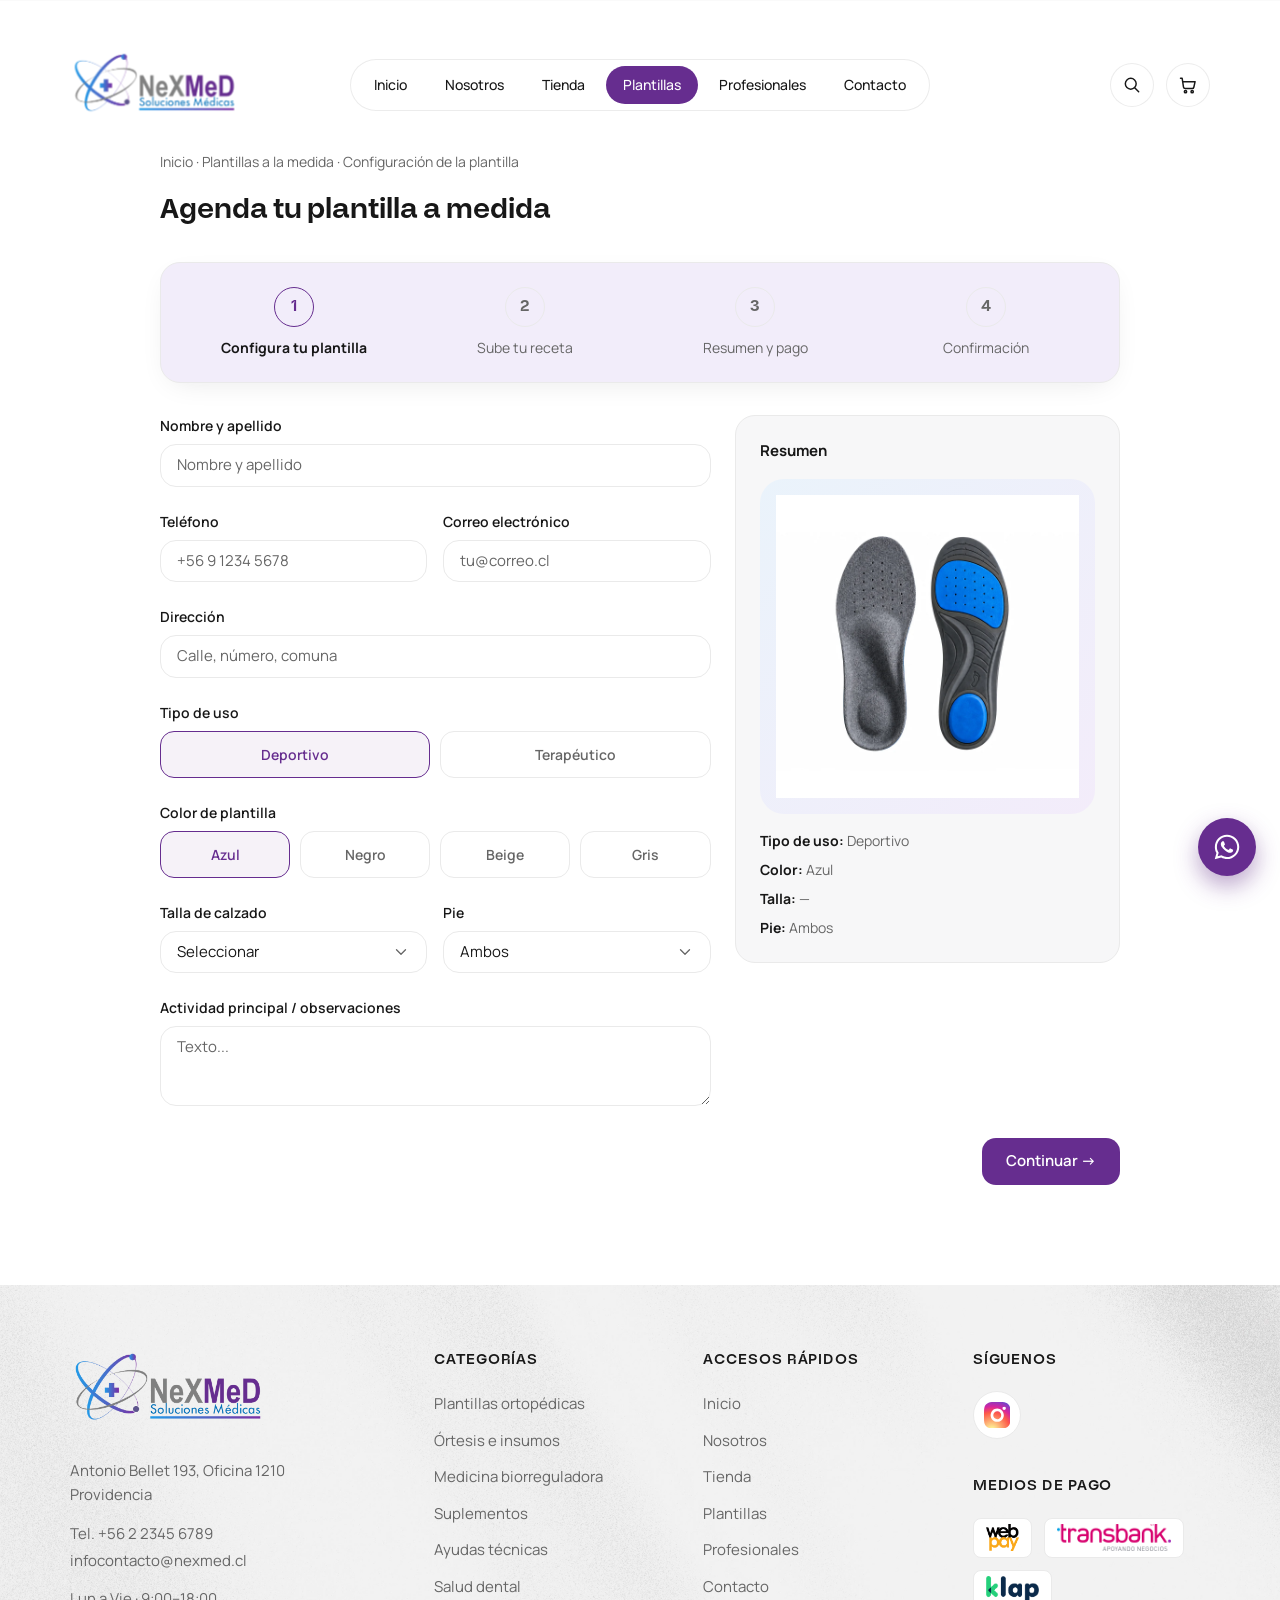
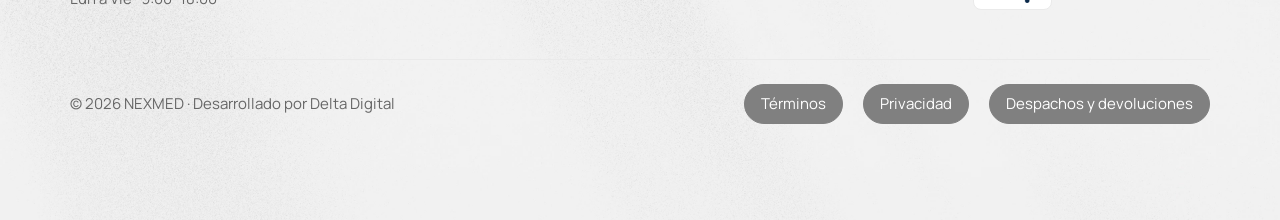
==== commit de8c4dc2: "Add files via upload" ====
--- a/agendar-plantilla.html
+++ b/agendar-plantilla.html
@@ -519,8 +519,8 @@
       </div>
 
       <div class="relative flex flex-col gap-3 pt-6 text-[15px] text-ink-secondary sm:flex-row sm:items-center sm:justify-between">
-        <p>© 2026 NEXMED · <a href="https://deltadigital.cl" target="_blank" rel="noopener noreferrer" class="transition-colors duration-300 hover:text-brand-blue">Desarrollado por Delta Digital</a></p>
-        <div class="flex flex-wrap items-center gap-x-5 gap-y-2">
+        <p class="order-last sm:order-none">© 2026 NEXMED · <a href="https://deltadigital.cl" target="_blank" rel="noopener noreferrer" class="transition-colors duration-300 hover:text-brand-blue">Desarrollado por Delta Digital</a></p>
+        <div class="footer-legal-links">
           <a href="terminos.html" class="footer-legal-link">Términos</a>
           <a href="privacidad.html" class="footer-legal-link">Privacidad</a>
           <a href="despachos.html" class="footer-legal-link">Despachos y devoluciones</a>
